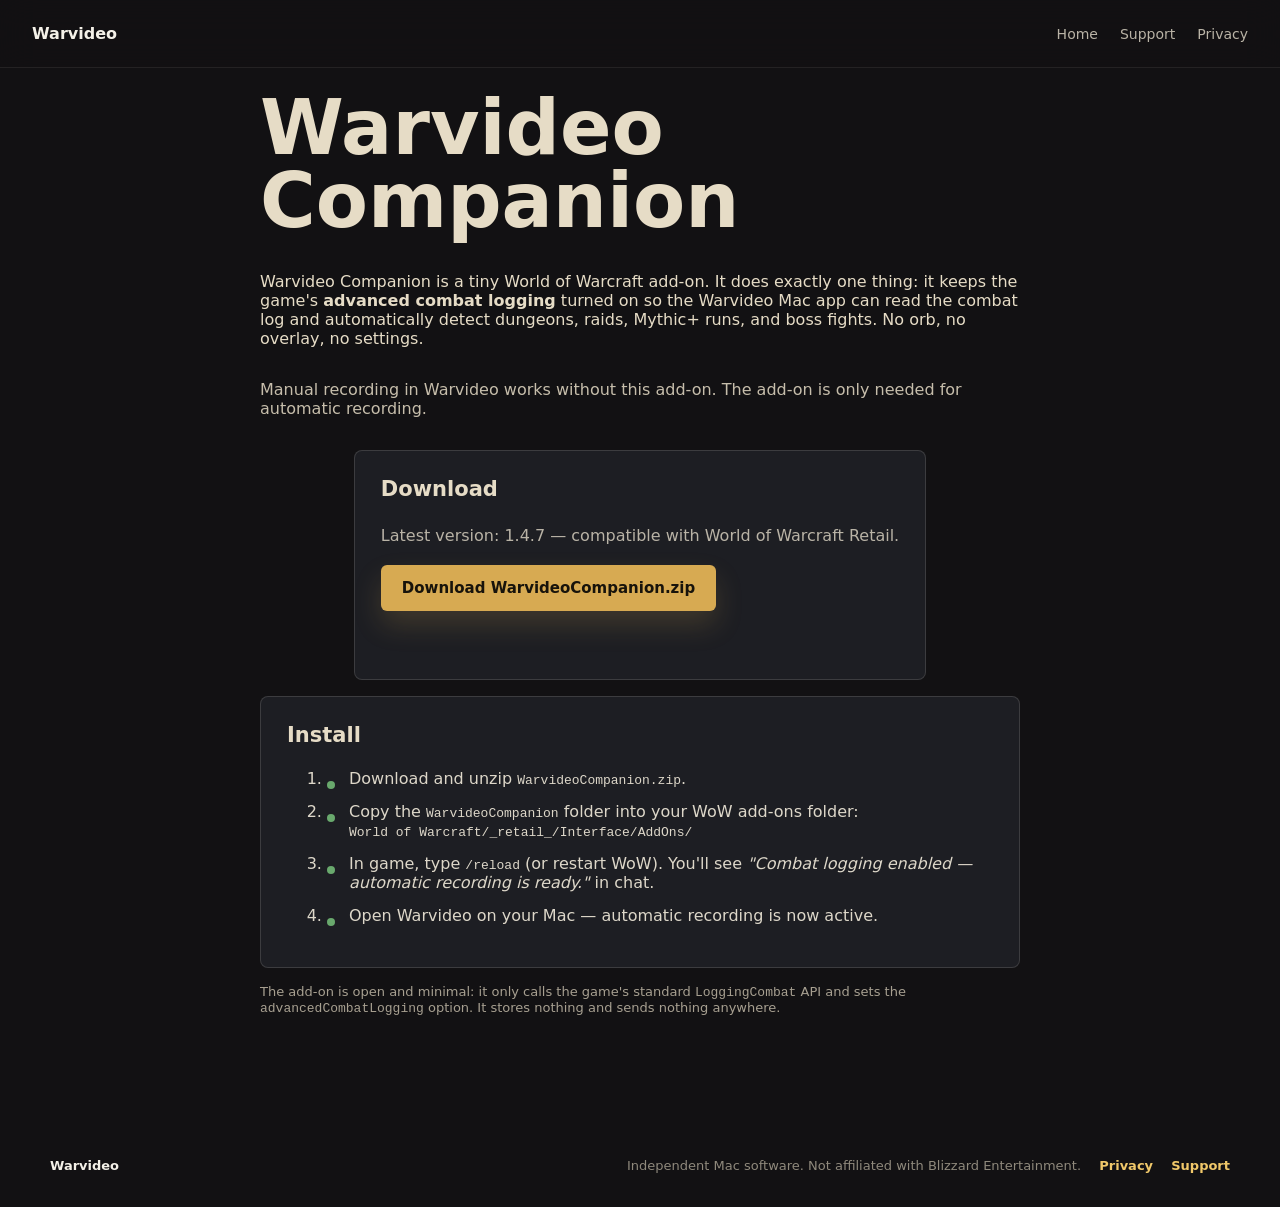
==== addon/index.html @ 8ccefbca "AkcQOL v1.4.7" ====
<!doctype html>
<html lang="en">
<head>
  <meta charset="utf-8">
  <meta name="viewport" content="width=device-width, initial-scale=1">
  <title>Warvideo Companion — Add-on</title>
  <meta name="description" content="Warvideo Companion is a tiny World of Warcraft add-on that keeps combat logging on so the Warvideo Mac app can automatically detect dungeons, raids, and bosses.">
  <link rel="icon" href="../assets/warvideo-icon.png">
  <link rel="stylesheet" href="../styles.css">
</head>
<body>
  <header class="site-header">
    <a class="brand" href="/">Warvideo</a>
    <nav>
      <a href="/">Home</a>
      <a href="/support.html">Support</a>
      <a href="/privacy.html">Privacy</a>
    </nav>
  </header>

  <main class="page">
    <section class="section">
      <div class="band-inner" style="display:flex;flex-direction:column;gap:16px;max-width:760px;">
        <h1>Warvideo Companion</h1>
        <p>
          Warvideo Companion is a tiny World of Warcraft add-on. It does exactly
          one thing: it keeps the game's <strong>advanced combat logging</strong>
          turned on so the Warvideo Mac app can read the combat log and
          automatically detect dungeons, raids, Mythic+ runs, and boss fights.
          No orb, no overlay, no settings.
        </p>
        <p style="opacity:.85;">
          Manual recording in Warvideo works without this add-on. The add-on is
          only needed for automatic recording.
        </p>

        <article class="feature-card">
          <h3>Download</h3>
          <p>Latest version: 1.4.7 — compatible with World of Warcraft Retail.</p>
          <p>
            <a class="button primary" href="WarvideoCompanion.zip">Download WarvideoCompanion.zip</a>
          </p>
        </article>

        <article class="feature-card">
          <h3>Install</h3>
          <ol>
            <li>Download and unzip <code>WarvideoCompanion.zip</code>.</li>
            <li>Copy the <code>WarvideoCompanion</code> folder into your WoW
              add-ons folder:
              <br><code>World of Warcraft/_retail_/Interface/AddOns/</code></li>
            <li>In game, type <code>/reload</code> (or restart WoW). You'll see
              <em>"Combat logging enabled — automatic recording is ready."</em>
              in chat.</li>
            <li>Open Warvideo on your Mac — automatic recording is now active.</li>
          </ol>
        </article>

        <p style="opacity:.7;font-size:13px;">
          The add-on is open and minimal: it only calls the game's standard
          <code>LoggingCombat</code> API and sets the
          <code>advancedCombatLogging</code> option. It stores nothing and sends
          nothing anywhere.
        </p>
      </div>
    </section>
  </main>

  <footer class="site-footer">
    <span>Warvideo</span>
    <span>
      Independent Mac software. Not affiliated with Blizzard Entertainment.
      <a href="/privacy.html">Privacy</a>
      <a href="/support.html">Support</a>
    </span>
  </footer>
</body>
</html>
---- styles.css ----
:root {
  color-scheme: dark;
  --ink: #f4f1e8;
  --muted: #b9b3a6;
  --soft: #8f897c;
  --bg: #121113;
  --panel: #1d1e23;
  --panel-2: #202118;
  --line: rgba(244, 241, 232, 0.14);
  --gold: #d7aa52;
  --gold-strong: #f0c86a;
  --ember: #c05a38;
  --green: #69a96d;
  --teal: #57a9a4;
  --shadow: rgba(0, 0, 0, 0.42);
}

* {
  box-sizing: border-box;
}

html {
  scroll-behavior: smooth;
}

body {
  margin: 0;
  background: var(--bg);
  color: var(--ink);
  font-family: Inter, ui-sans-serif, system-ui, -apple-system, BlinkMacSystemFont, "Segoe UI", sans-serif;
  letter-spacing: 0;
}

img {
  max-width: 100%;
  display: block;
}

a {
  color: inherit;
  text-decoration: none;
}

.site-header {
  position: fixed;
  z-index: 20;
  top: 0;
  left: 0;
  right: 0;
  height: 68px;
  display: flex;
  align-items: center;
  justify-content: space-between;
  padding: 0 32px;
  background: rgba(18, 17, 19, 0.78);
  border-bottom: 1px solid rgba(244, 241, 232, 0.08);
  backdrop-filter: blur(18px);
}

.brand {
  display: flex;
  align-items: center;
  gap: 10px;
  font-weight: 800;
}

.brand img {
  width: 34px;
  height: 34px;
  border-radius: 7px;
}

nav {
  display: flex;
  gap: 22px;
  color: var(--muted);
  font-size: 14px;
}

nav a:hover {
  color: var(--ink);
}

.hero {
  position: relative;
  min-height: 88svh;
  overflow: hidden;
  display: grid;
  align-items: center;
  padding: 118px 32px 72px;
}

.hero-bg {
  position: absolute;
  inset: 0;
  width: 100%;
  height: 100%;
  object-fit: cover;
  object-position: 58% 50%;
  opacity: 0.54;
  filter: saturate(0.95) contrast(1.08);
}

.hero-shade {
  position: absolute;
  inset: 0;
  background:
    linear-gradient(90deg, rgba(18, 17, 19, 0.96) 0%, rgba(18, 17, 19, 0.78) 40%, rgba(18, 17, 19, 0.38) 100%),
    linear-gradient(180deg, rgba(18, 17, 19, 0.2) 0%, rgba(18, 17, 19, 0.88) 100%);
}

.hero-content {
  position: relative;
  width: min(680px, 100%);
  margin-left: max(0px, calc((100vw - 1180px) / 2));
}

.eyebrow {
  margin: 0 0 14px;
  color: var(--gold-strong);
  font-size: 13px;
  font-weight: 800;
  letter-spacing: 0.12em;
  text-transform: uppercase;
}

h1,
h2,
h3,
p {
  margin-top: 0;
}

h1 {
  margin-bottom: 18px;
  font-size: 76px;
  line-height: 0.96;
  font-weight: 900;
  letter-spacing: 0;
}

.hero-copy {
  max-width: 610px;
  color: #ddd7c9;
  font-size: 20px;
  line-height: 1.55;
}

.actions {
  display: flex;
  flex-wrap: wrap;
  gap: 12px;
  margin-top: 30px;
}

.button {
  display: inline-flex;
  align-items: center;
  justify-content: center;
  min-height: 46px;
  padding: 0 20px;
  border-radius: 6px;
  font-size: 15px;
  font-weight: 800;
  border: 1px solid transparent;
}

.button.primary {
  background: var(--gold);
  color: #17130b;
  box-shadow: 0 14px 28px rgba(215, 170, 82, 0.18);
}

.button.secondary {
  border-color: rgba(244, 241, 232, 0.22);
  color: var(--ink);
  background: rgba(244, 241, 232, 0.05);
}

.button.wide {
  width: 100%;
}

.hero-stats {
  display: grid;
  grid-template-columns: repeat(3, minmax(0, 132px));
  gap: 12px;
  padding: 0;
  margin: 34px 0 0;
}

.hero-stats div {
  border: 1px solid rgba(244, 241, 232, 0.14);
  border-radius: 8px;
  padding: 14px;
  background: rgba(18, 17, 19, 0.42);
}

.hero-stats dt {
  color: var(--soft);
  font-size: 12px;
  font-weight: 800;
  text-transform: uppercase;
}

.hero-stats dd {
  margin: 5px 0 0;
  font-size: 18px;
  font-weight: 900;
}

.signal-band {
  border-top: 1px solid var(--line);
  border-bottom: 1px solid var(--line);
  background: #201b14;
}

.band-inner {
  width: min(1180px, calc(100% - 40px));
  min-height: 76px;
  margin: 0 auto;
  display: flex;
  align-items: center;
  justify-content: space-between;
  gap: 18px;
  color: #e6dcc6;
}

.band-inner a {
  color: var(--gold-strong);
  font-weight: 800;
  white-space: nowrap;
}

.section {
  width: min(1180px, calc(100% - 40px));
  margin: 0 auto;
  padding: 92px 0;
}

.section-heading {
  max-width: 760px;
  margin-bottom: 34px;
}

.section-heading.compact {
  margin-bottom: 24px;
}

h2 {
  font-size: 42px;
  line-height: 1.08;
  letter-spacing: 0;
}

.feature-grid {
  display: grid;
  grid-template-columns: repeat(3, minmax(0, 1fr));
  gap: 18px;
}

.feature-card {
  min-height: 230px;
  border-radius: 8px;
  border: 1px solid var(--line);
  background: var(--panel);
  padding: 26px;
}

.feature-mark {
  display: inline-flex;
  align-items: center;
  justify-content: center;
  width: 40px;
  height: 30px;
  border-radius: 6px;
  background: rgba(215, 170, 82, 0.12);
  color: var(--gold-strong);
  font-weight: 900;
  margin-bottom: 34px;
}

.feature-card h3,
.release-notes h3 {
  font-size: 21px;
  line-height: 1.2;
}

.feature-card p,
.product-copy p,
.release-notes p,
.timeline p {
  color: var(--muted);
  line-height: 1.65;
}

.product-strip {
  display: grid;
  grid-template-columns: minmax(280px, 0.8fr) minmax(0, 1.2fr);
  gap: 38px;
  align-items: center;
  padding: 84px max(20px, calc((100vw - 1180px) / 2));
  background: #17191a;
  border-top: 1px solid var(--line);
  border-bottom: 1px solid var(--line);
}

.product-copy {
  padding-right: 12px;
}

.product-shot {
  margin: 0;
  border-radius: 8px;
  border: 1px solid rgba(244, 241, 232, 0.16);
  overflow: hidden;
  box-shadow: 0 28px 70px var(--shadow);
  background: #0f0f11;
}

.pricing-section {
  padding-bottom: 108px;
}

.pricing-layout {
  display: grid;
  grid-template-columns: minmax(300px, 420px) minmax(0, 1fr);
  gap: 18px;
  align-items: stretch;
}

.price-card,
.release-notes {
  border-radius: 8px;
  border: 1px solid var(--line);
  background: var(--panel-2);
  padding: 28px;
}

.price-label {
  color: var(--gold-strong);
  font-size: 13px;
  font-weight: 900;
  text-transform: uppercase;
}

.price {
  margin-bottom: 4px;
  font-size: 54px;
  line-height: 1;
  font-weight: 900;
}

.price-note {
  color: var(--muted);
}

ul {
  list-style: none;
  padding: 0;
  margin: 26px 0;
}

li {
  position: relative;
  padding-left: 22px;
  margin-bottom: 14px;
  color: #ddd7c9;
}

li::before {
  content: "";
  position: absolute;
  left: 0;
  top: 0.72em;
  width: 8px;
  height: 8px;
  border-radius: 4px;
  background: var(--green);
}

.release-notes {
  display: flex;
  flex-direction: column;
  justify-content: center;
  background: #171d1d;
}

.release-notes a {
  color: var(--gold-strong);
  font-weight: 900;
}

/* Second store block in the same panel needs to breathe under the link above it. */
.release-notes a + h3 {
  margin-top: 24px;
}

.release {
  background: #161315;
  border-top: 1px solid var(--line);
}

.release-inner {
  width: min(1180px, calc(100% - 40px));
  margin: 0 auto;
  padding: 88px 0;
  display: grid;
  grid-template-columns: minmax(280px, 0.75fr) minmax(0, 1.25fr);
  gap: 36px;
}

.timeline {
  list-style: none;
  margin: 0;
  padding: 0;
  display: grid;
  gap: 14px;
}

.timeline li {
  margin: 0;
  padding: 22px;
  border: 1px solid var(--line);
  border-left: 4px solid var(--gold);
  border-radius: 8px;
  background: rgba(244, 241, 232, 0.04);
}

.timeline li::before {
  display: none;
}

.timeline span {
  display: block;
  margin-bottom: 8px;
  color: var(--teal);
  font-size: 12px;
  font-weight: 900;
  text-transform: uppercase;
}

.timeline strong {
  display: block;
  font-size: 19px;
}

.site-footer {
  min-height: 88px;
  width: min(1180px, calc(100% - 40px));
  margin: 0 auto;
  display: flex;
  align-items: center;
  justify-content: space-between;
  gap: 18px;
  color: var(--soft);
  font-size: 13px;
}

.site-footer span:first-child {
  color: var(--ink);
  font-weight: 900;
}

.site-footer a {
  margin-left: 14px;
  color: var(--gold-strong);
  font-weight: 800;
}

.legal-page {
  width: min(860px, calc(100% - 40px));
  margin: 0 auto;
  padding: 132px 0 72px;
}

.legal-hero {
  padding-bottom: 28px;
  border-bottom: 1px solid var(--line);
}

.legal-hero h1 {
  font-size: 56px;
}

.legal-hero p {
  color: var(--muted);
  font-size: 18px;
}

.legal-content {
  padding-top: 34px;
}

.legal-content h2 {
  margin-top: 34px;
  margin-bottom: 12px;
  font-size: 28px;
}

.legal-content p {
  color: #ddd7c9;
  line-height: 1.72;
}

.legal-content a {
  color: var(--gold-strong);
  font-weight: 800;
}

@media (max-width: 860px) {
  .site-header {
    padding: 0 18px;
  }

  nav {
    display: none;
  }

  .hero {
    min-height: 86svh;
    padding: 108px 20px 54px;
  }

  .hero-bg {
    object-position: center top;
    opacity: 0.18;
    filter: saturate(0.82) contrast(1.12);
  }

  .hero-shade {
    background:
      linear-gradient(180deg, rgba(18, 17, 19, 0.99) 0%, rgba(18, 17, 19, 0.94) 48%, rgba(18, 17, 19, 0.99) 100%);
  }

  h1 {
    font-size: 52px;
  }

  h2 {
    font-size: 32px;
  }

  .hero-copy {
    font-size: 17px;
  }

  .hero-stats {
    grid-template-columns: repeat(3, minmax(0, 1fr));
  }

  .hero-stats div {
    background: rgba(18, 17, 19, 0.82);
  }

  .band-inner,
  .product-strip,
  .pricing-layout,
  .release-inner {
    grid-template-columns: 1fr;
  }

  .band-inner {
    flex-direction: column;
    align-items: flex-start;
    justify-content: center;
    padding: 18px 0;
  }

  .feature-grid {
    grid-template-columns: 1fr;
  }

  .product-strip {
    padding: 70px 20px;
  }

  .site-footer {
    flex-direction: column;
    align-items: flex-start;
    justify-content: center;
  }

  .site-footer a {
    display: inline-block;
    margin: 8px 14px 0 0;
  }

  .legal-page {
    padding-top: 110px;
  }

  .legal-hero h1 {
    font-size: 42px;
  }
}

@media (max-width: 520px) {
  .actions,
  .button {
    width: 100%;
  }

  .hero-stats {
    grid-template-columns: 1fr;
  }

  .price {
    font-size: 44px;
  }
}
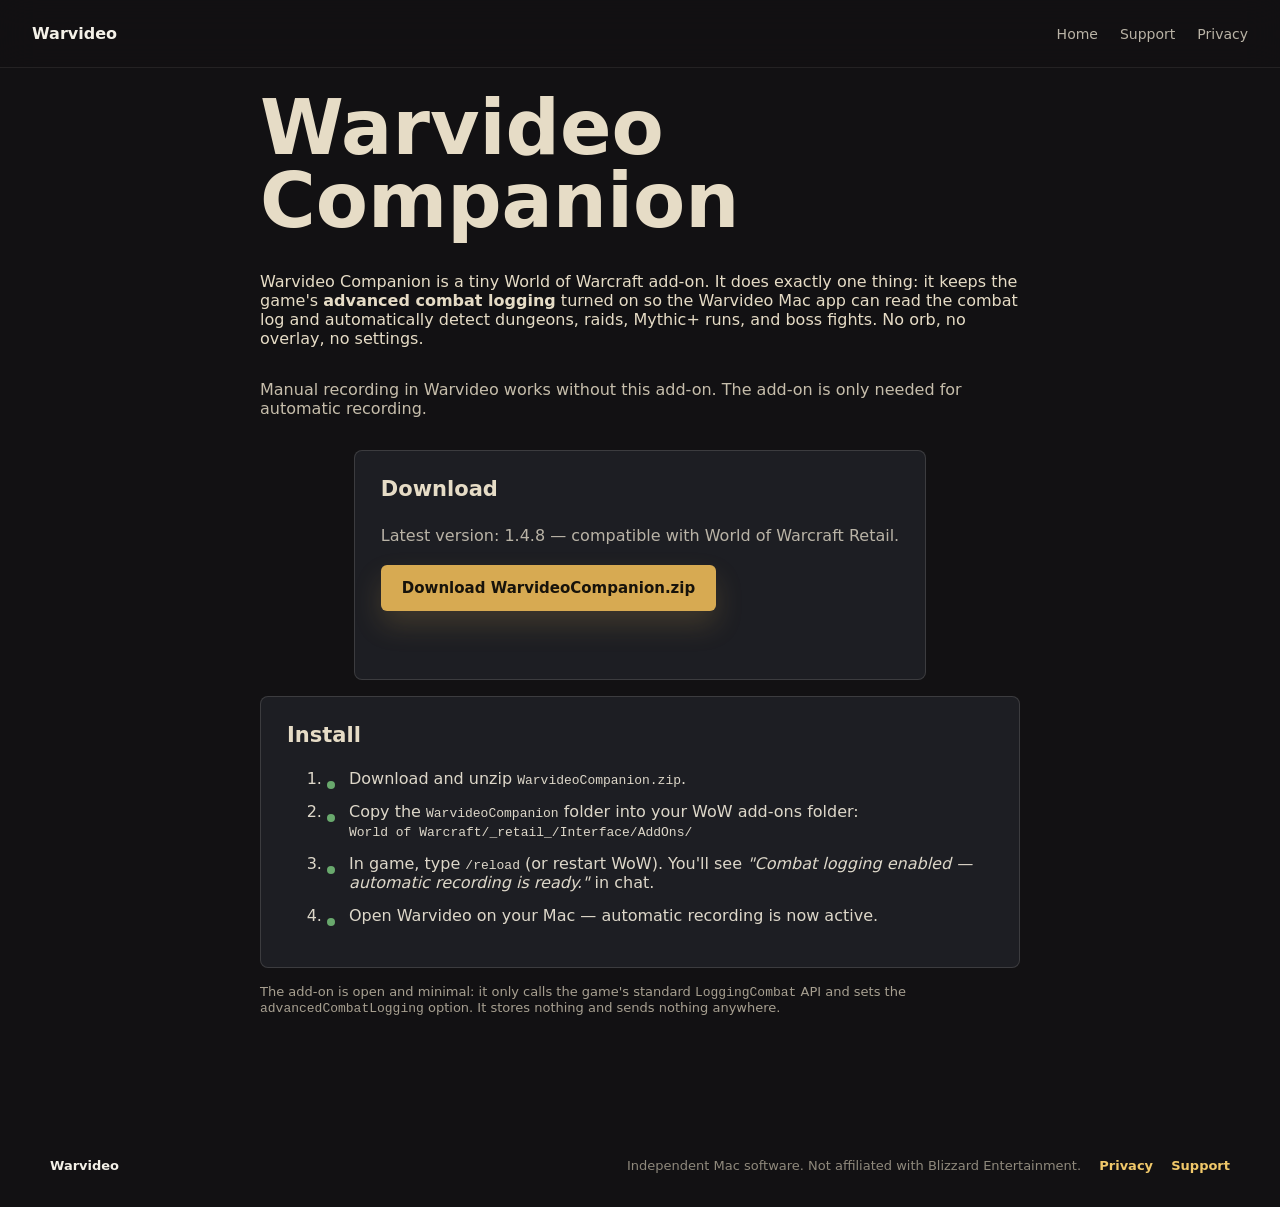
==== commit a5db1665: "AkcQOL v1.4.8" ====
--- a/addon/index.html
+++ b/addon/index.html
@@ -36,7 +36,7 @@
 
         <article class="feature-card">
           <h3>Download</h3>
-          <p>Latest version: 1.4.7 — compatible with World of Warcraft Retail.</p>
+          <p>Latest version: 1.4.8 — compatible with World of Warcraft Retail.</p>
           <p>
             <a class="button primary" href="WarvideoCompanion.zip">Download WarvideoCompanion.zip</a>
           </p>
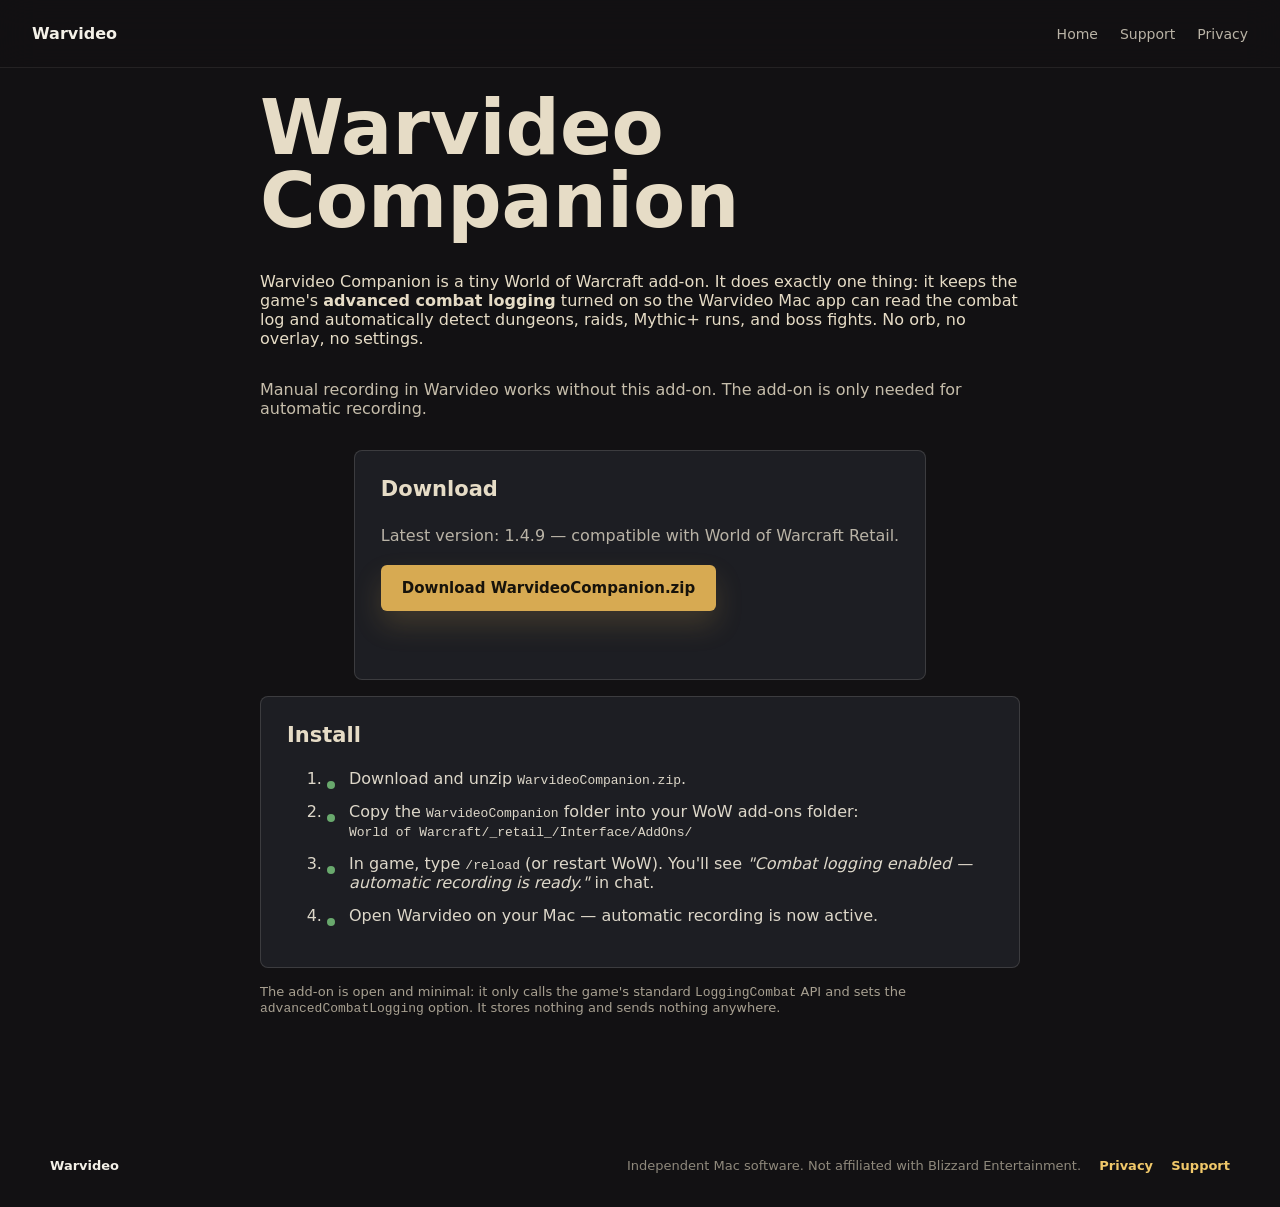
==== commit a656a57f: "AkcQOL v1.4.9" ====
--- a/addon/index.html
+++ b/addon/index.html
@@ -36,7 +36,7 @@
 
         <article class="feature-card">
           <h3>Download</h3>
-          <p>Latest version: 1.4.8 — compatible with World of Warcraft Retail.</p>
+          <p>Latest version: 1.4.9 — compatible with World of Warcraft Retail.</p>
           <p>
             <a class="button primary" href="WarvideoCompanion.zip">Download WarvideoCompanion.zip</a>
           </p>
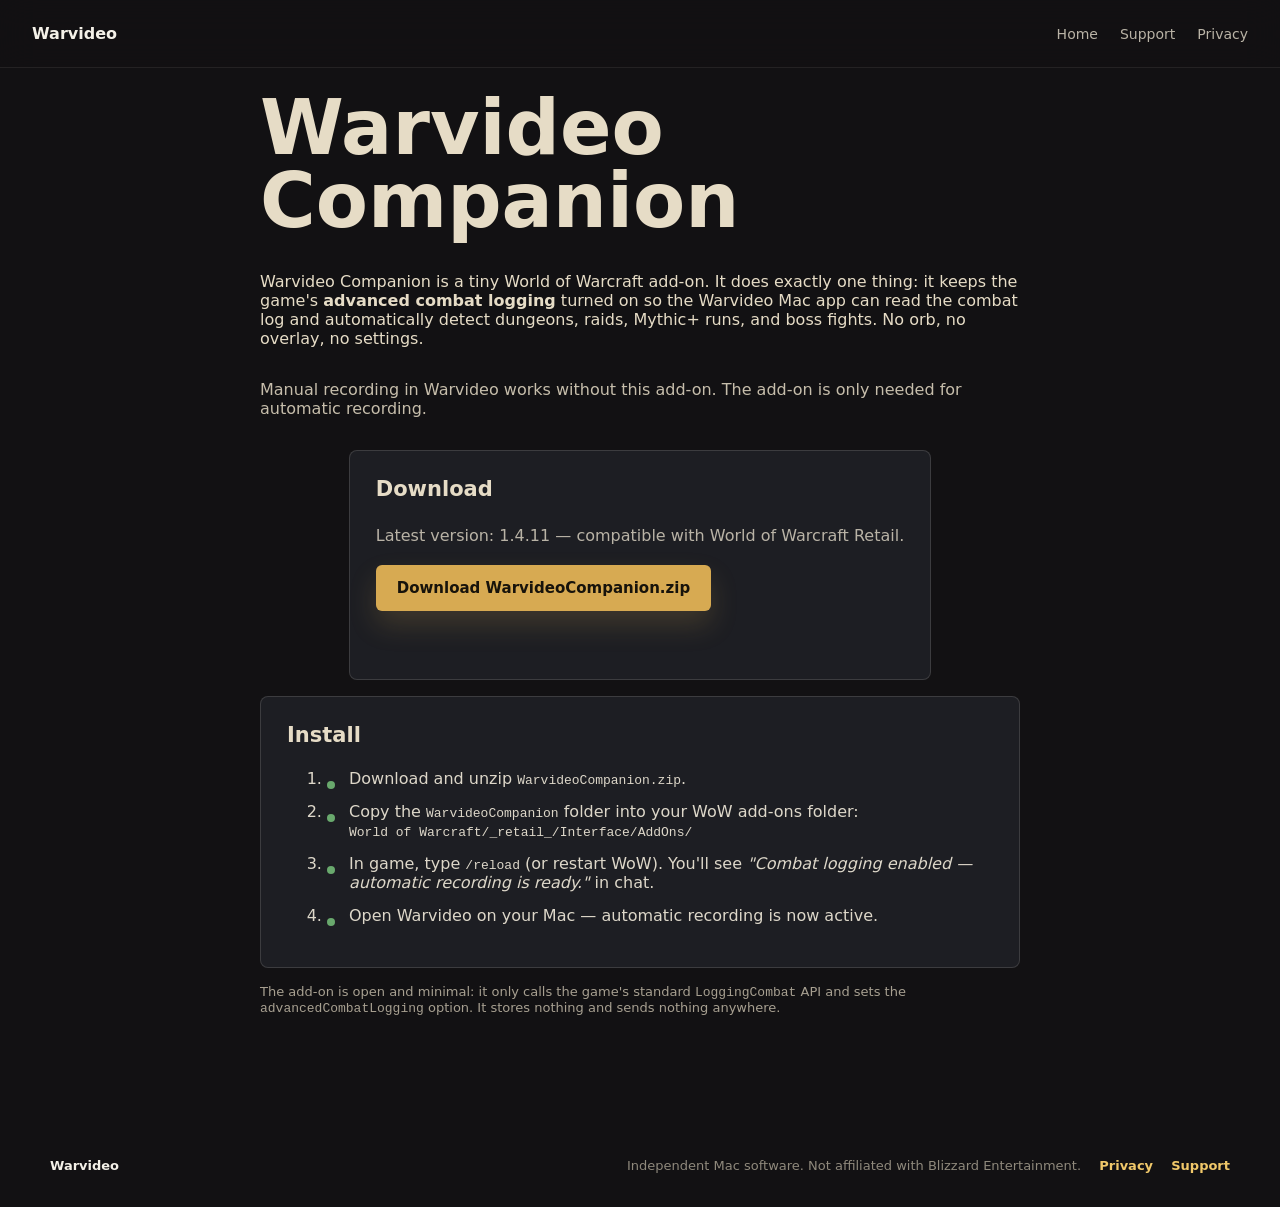
==== commit 7d86213b: "AkcQOL v1.4.11" ====
--- a/addon/index.html
+++ b/addon/index.html
@@ -36,7 +36,7 @@
 
         <article class="feature-card">
           <h3>Download</h3>
-          <p>Latest version: 1.4.9 — compatible with World of Warcraft Retail.</p>
+          <p>Latest version: 1.4.11 — compatible with World of Warcraft Retail.</p>
           <p>
             <a class="button primary" href="WarvideoCompanion.zip">Download WarvideoCompanion.zip</a>
           </p>
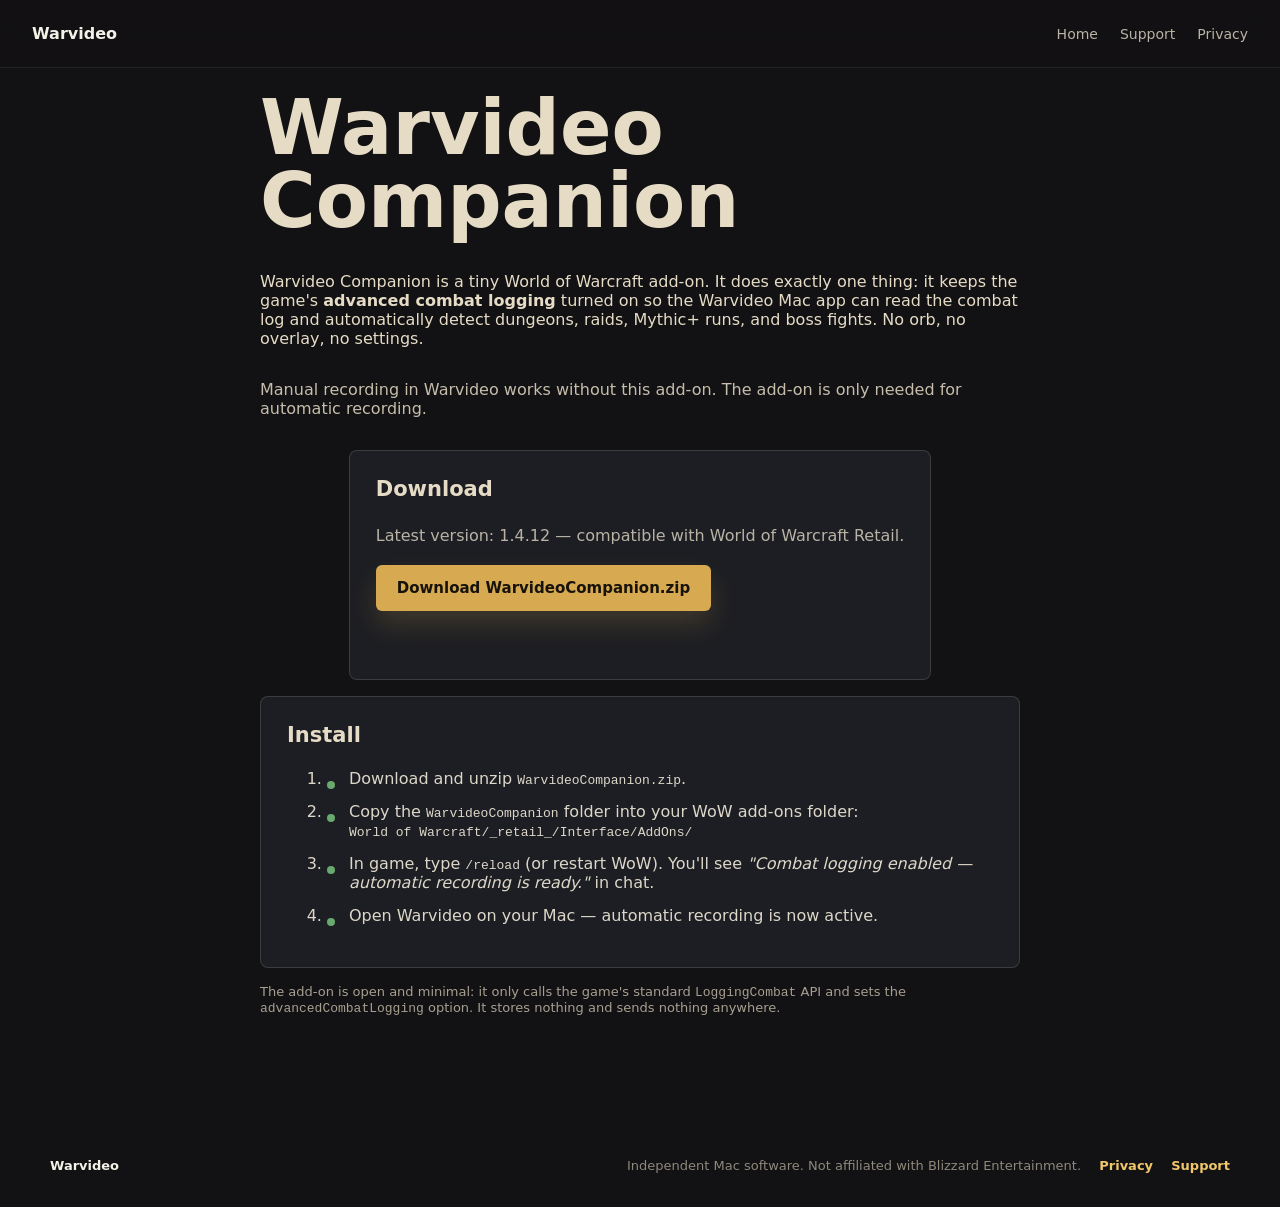
==== commit 5e669c61: "AkcQOL v1.4.12" ====
--- a/addon/index.html
+++ b/addon/index.html
@@ -36,7 +36,7 @@
 
         <article class="feature-card">
           <h3>Download</h3>
-          <p>Latest version: 1.4.11 — compatible with World of Warcraft Retail.</p>
+          <p>Latest version: 1.4.12 — compatible with World of Warcraft Retail.</p>
           <p>
             <a class="button primary" href="WarvideoCompanion.zip">Download WarvideoCompanion.zip</a>
           </p>
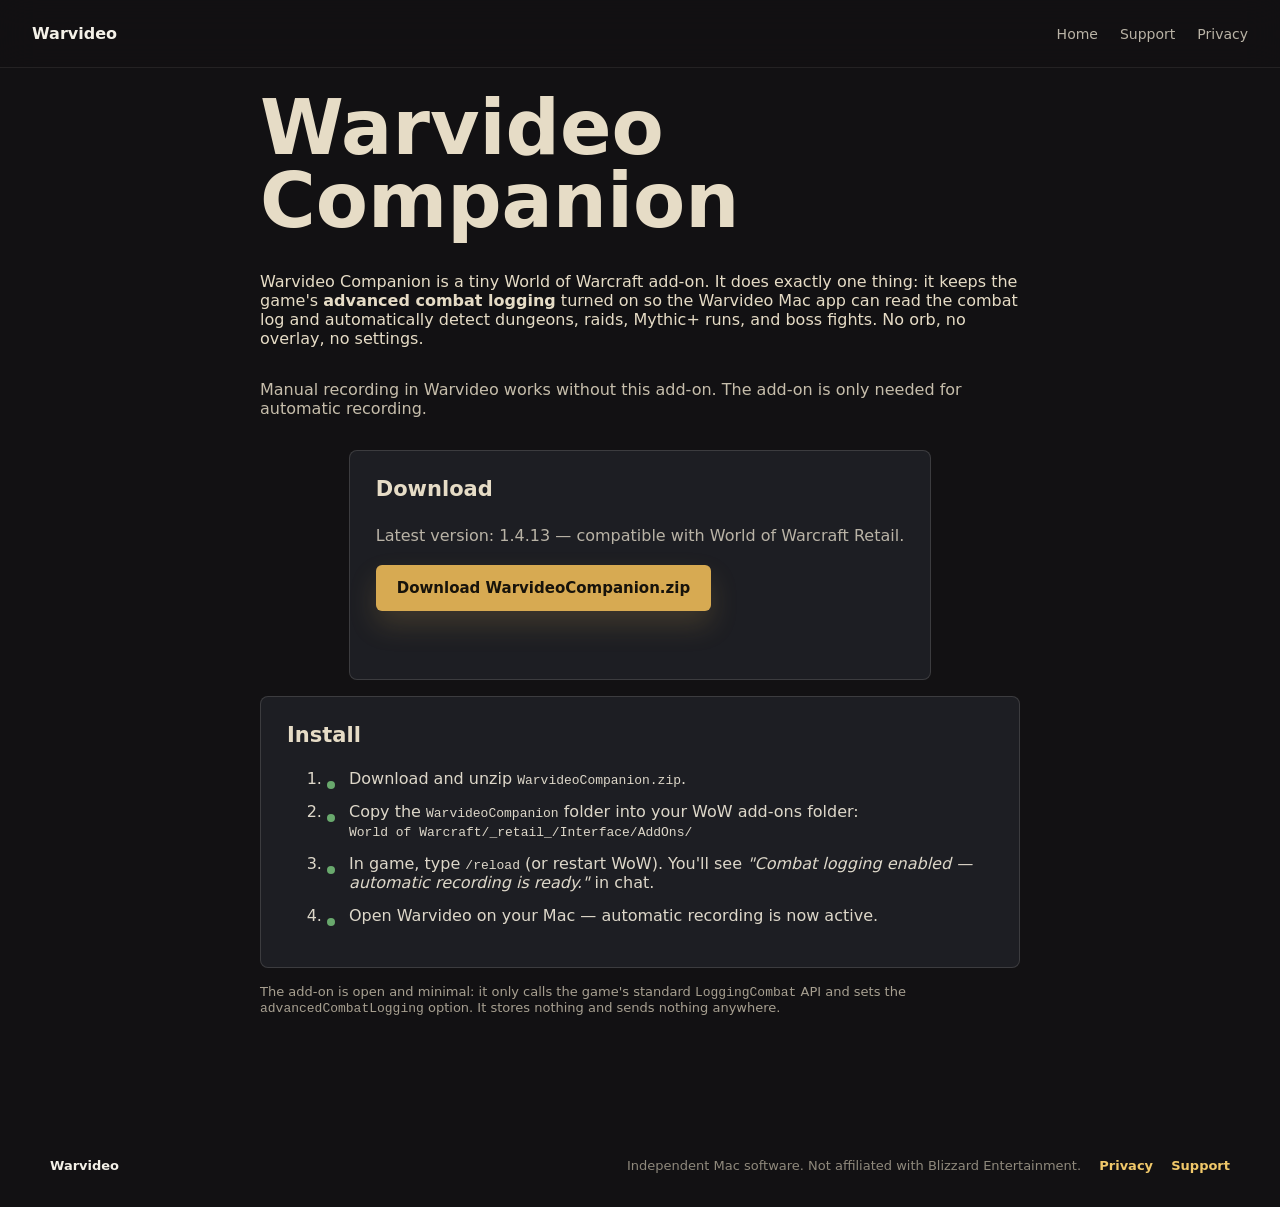
==== commit 0429672e: "AkcQOL v1.4.13" ====
--- a/addon/index.html
+++ b/addon/index.html
@@ -36,7 +36,7 @@
 
         <article class="feature-card">
           <h3>Download</h3>
-          <p>Latest version: 1.4.12 — compatible with World of Warcraft Retail.</p>
+          <p>Latest version: 1.4.13 — compatible with World of Warcraft Retail.</p>
           <p>
             <a class="button primary" href="WarvideoCompanion.zip">Download WarvideoCompanion.zip</a>
           </p>
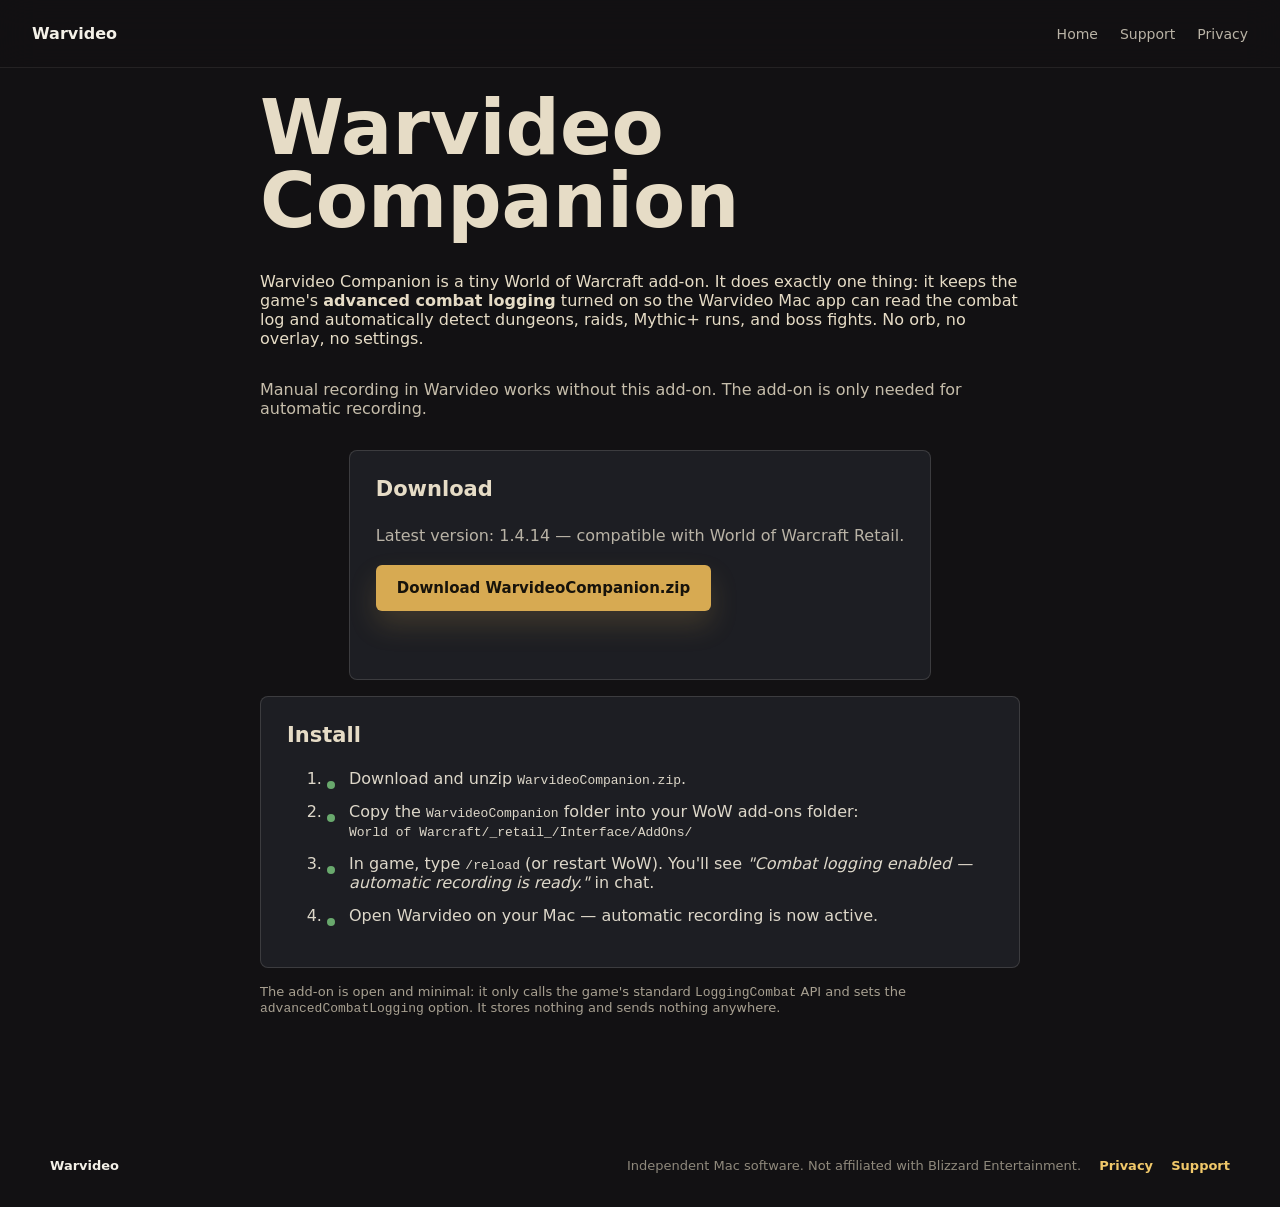
==== commit 38e8fa61: "AkcQOL v1.4.14" ====
--- a/addon/index.html
+++ b/addon/index.html
@@ -36,7 +36,7 @@
 
         <article class="feature-card">
           <h3>Download</h3>
-          <p>Latest version: 1.4.13 — compatible with World of Warcraft Retail.</p>
+          <p>Latest version: 1.4.14 — compatible with World of Warcraft Retail.</p>
           <p>
             <a class="button primary" href="WarvideoCompanion.zip">Download WarvideoCompanion.zip</a>
           </p>
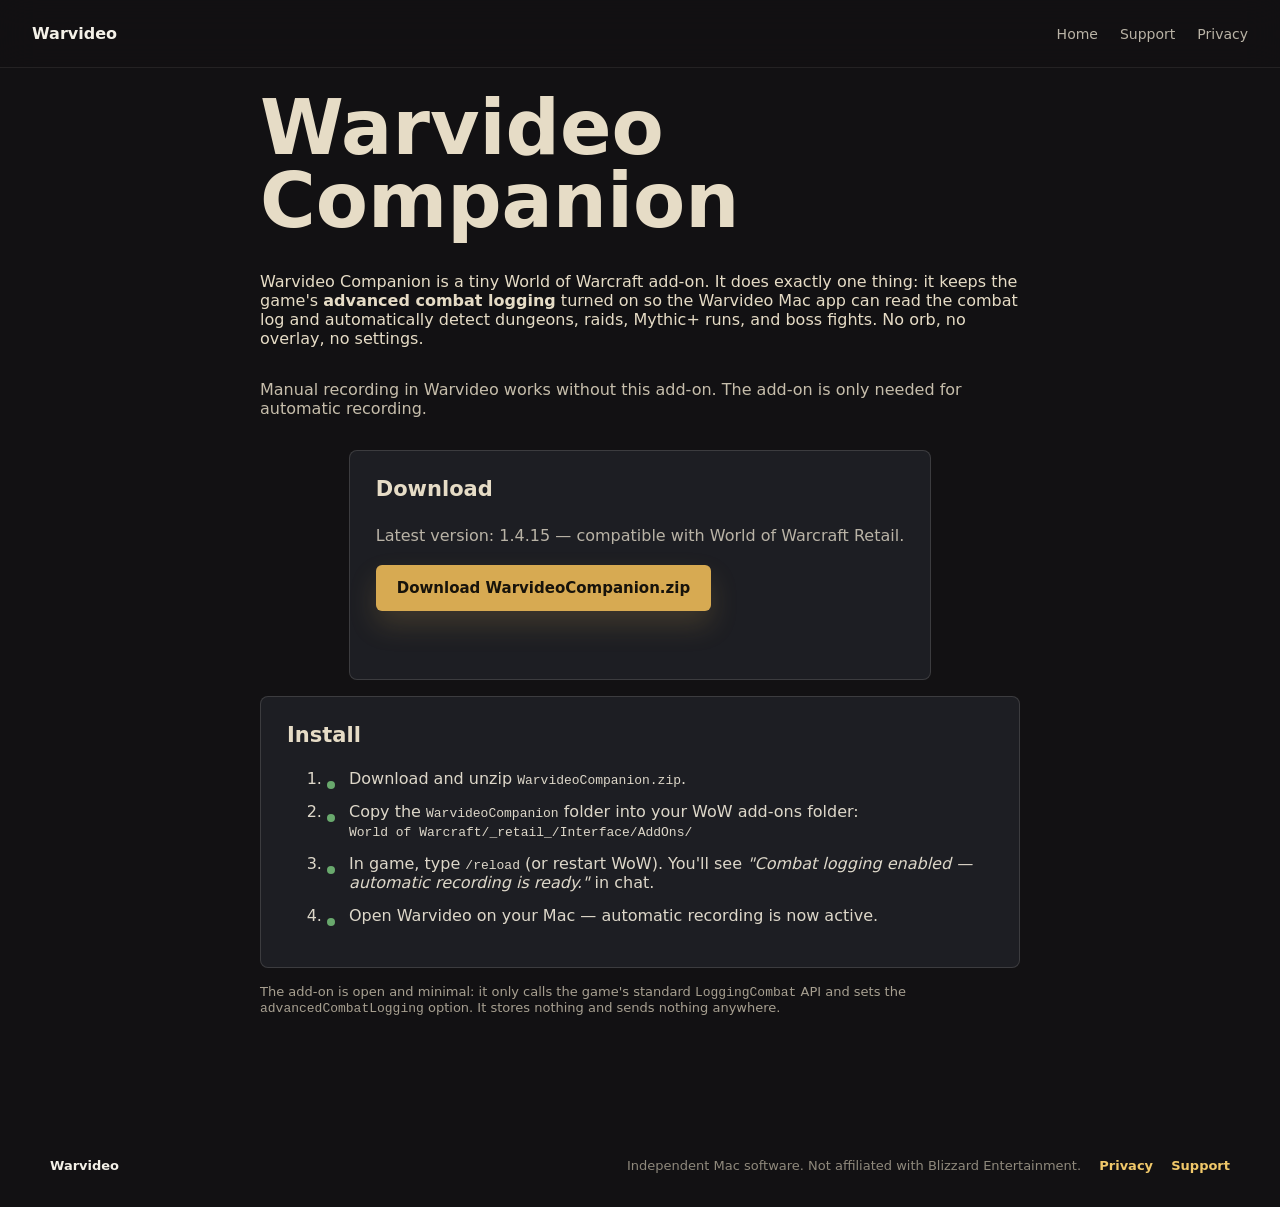
==== commit 4e880017: "AkcQOL v1.4.15" ====
--- a/addon/index.html
+++ b/addon/index.html
@@ -36,7 +36,7 @@
 
         <article class="feature-card">
           <h3>Download</h3>
-          <p>Latest version: 1.4.14 — compatible with World of Warcraft Retail.</p>
+          <p>Latest version: 1.4.15 — compatible with World of Warcraft Retail.</p>
           <p>
             <a class="button primary" href="WarvideoCompanion.zip">Download WarvideoCompanion.zip</a>
           </p>
--- a/styles.css
+++ b/styles.css
@@ -181,6 +181,10 @@
   width: 100%;
 }
 
+.button.wide + .button.wide {
+  margin-top: 10px;
+}
+
 .hero-stats {
   display: grid;
   grid-template-columns: repeat(3, minmax(0, 132px));
